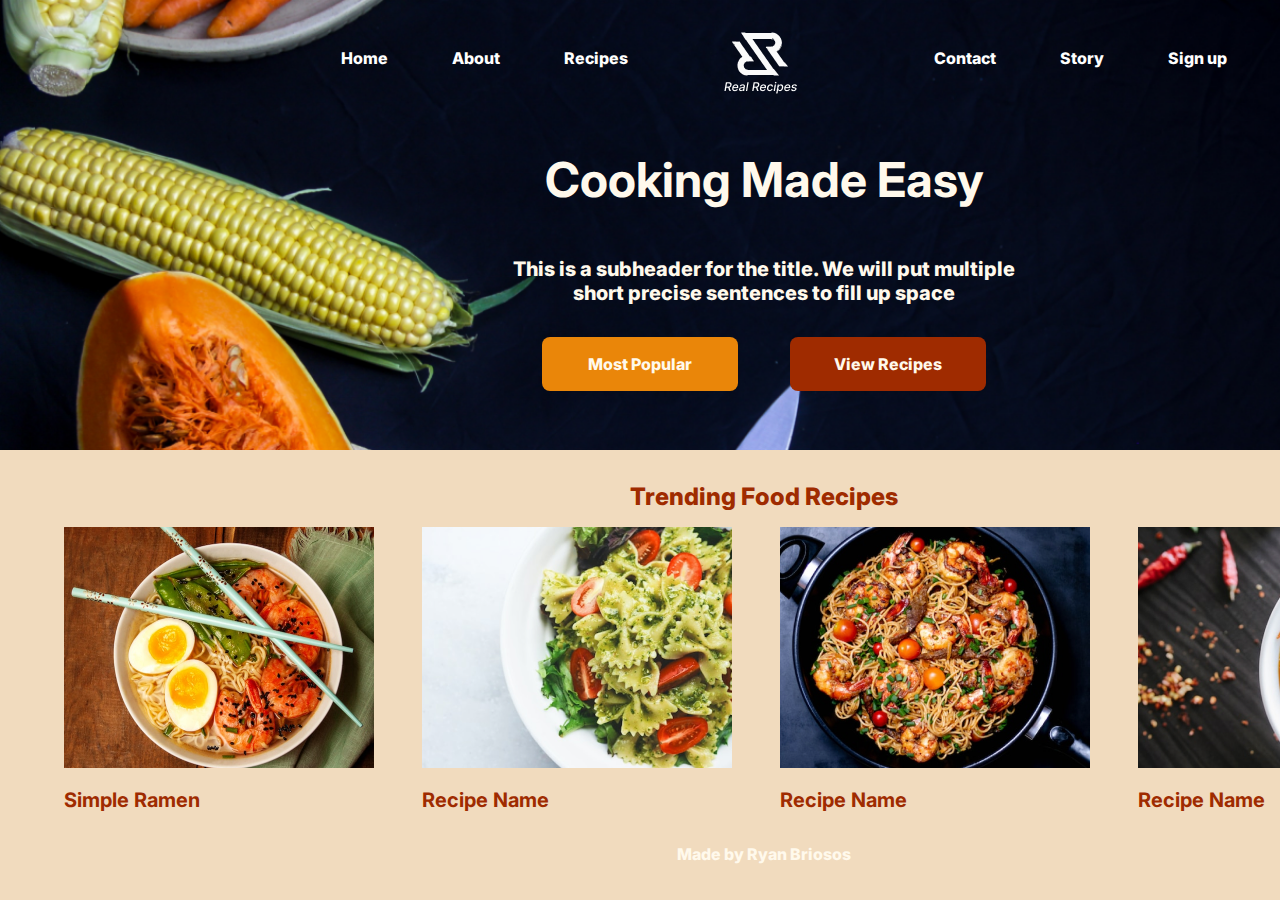
==== index.html @ 88a767d4 "created layout for food page" ====
<!DOCTYPE html>
<html lang="en">
<head>
    <meta charset="UTF-8">
    <meta http-equiv="X-UA-Compatible" content="IE=edge">
    <meta name="viewport" content="width=device-width, initial-scale=1.0">
    <title>Real Recipe Website</title>
    <link rel='stylesheet' href="/css/styles.css">
    <link rel="preconnect" href="https://fonts.googleapis.com">
<link rel="preconnect" href="https://fonts.gstatic.com" crossorigin>
<link href="https://fonts.googleapis.com/css2?family=Inter:wght@200;300;400;500;600;700;800;900&display=swap" rel="stylesheet">
</head>
<body>
    <div class='container'>
        <div class="banner-container">
            <div class='banner-content'>
                <ul>
                    <li>Home</li>
                    <li>About</li>
                    <li>Recipes</li>
                </ul>
                <img class='banner-logo'src='images/realrecipe-logo.png'>
                <ul>
                    <li>Contact</li>
                    <li>Story</li>
                    <li>Sign up</li>
                </ul>
            </div>
            <div class='hero-content'>
                <h1>Cooking Made Easy</h1>
                <div class='subtext'>
                    This is a subheader for the title. 
                    We will put multiple short precise
                    sentences to fill up space
                </div>
                <div>
                    <button class='popular-button'>Most Popular</button>
                    <button class='recipe-button'>View Recipes</button>
                </div>
            </div>
        </div>
        <div class="recipe-container">
            <div class='trending-title'>Trending Food Recipes</div>
            <div class='recipe-options'>
                <div class='recipe'>
                    <img class='recipe-image' src="images/food1.png">
                    <a class='food-name' href="recipes/pasta.html">Simple Ramen</a>
                </div>
                <div class='recipe'>
                    <img class='recipe-image' src="images/food2.png">
                    <a class='food-name' href="recipes/pasta.html">Recipe Name</a>
                </div>
                <div class='recipe'>
                    <img class='recipe-image' src="images/food3.png">
                    <a class='food-name' href="recipes/pasta.html">Recipe Name</a>
                </div>
                <div class='recipe'>
                    <img class='recipe-image' src="images/food4.png">
                    <a class='food-name' href="recipes/pasta.html">Recipe Name</a>
                </div>

            </div>
        </div>
        <div class='footer'>
            <div class='footer-content'>
                Made by Ryan Briosos
            </div>
        </div>
    </div>
</body>
</html>

    <!-- <h1>Odin Pasta Recipes</h1>
    <img src="images/splash.gif" class='splash'>
    <ul>
        <li><a href="recipes/pasta.html">Baked Feta Pasta</a></li>
        <li><a href="recipes/lasagna.html">Easy Italian Sausage Lasagna</li>
        <li><a href="recipes/alfredo.html">Chicken Fettuccine Alfredo</a></li>
    </ul> -->
---- css/styles.css ----
:root{
    --accent-color: #EA8609;
    --font-color-light: #fff9ec;
    --font-color-dark:  #802200;
    --red: #9F2B00;
}
*{
    box-sizing: border-box;
    font-family: 'Inter', sans-serif;}

body{
    background-color: #F1DBBE;
    width:100vw;
    height:100vh;
    margin:0;
    padding:0;
}

.banner-container{
    background-image: url("../images/foodbanner.png");
    background-position:center;
    background-repeat:no-repeat;
    background-size: cover;
    position:relative;
    grid-area: 1/1/2/4;
}

.banner-content,
.hero-content,
ul{
    display:flex;
}

.banner-content{
    gap:96px;
    justify-content: center;
    padding-top:32px;
}
.hero-content{
    flex-direction: column;
    align-items: center;
    padding:24px;
}
ul{
    gap:64px;
}
li{
    list-style: none;
    color:white;
    font-weight:800;
    font-size:16px;
}
.container{
    width:100%;
    height:100%;
    display:grid;
    grid-template: 8fr 2fr minmax(30px,1fr) / 1fr;
}
.splash{
    height:auto;
    width: 600px;
}
h1,
.subtext{
    color:var(--font-color-light);
}

h1{
    font-weight: bolder;
    font-size: 48px;
}

.subtext{
    font-size:20px;
    font-weight: 800;
    width:579px;
    text-align: center;
    padding:16px;
}

button{
    width:196px;
    height:54px;
    border:none;
    border-radius:8px;
    color:var(--font-color-light);
    font-size:16px;
    font-weight:800;
    margin:16px 24px;
}

.popular-button{
    background-color: #EA8609;
}

.recipe-button{
    background-color: #9F2B00;
}


/*       Recipe Container       */
 .recipe-container{
    padding:32px 64px;
    display:flex;
    flex-direction: column;
    align-items:center;
    grid-area: 2/1/3/2;

}

.trending-title{
    color:var(--red);
    font-size:24px;
    font-weight: 800;
}

.recipe-options{
    display:flex;

    gap:32px;
}

.recipe-image{
    padding:16px 16px 16px 0;
}

.recipe-image:hover{
    opacity:80%;
}

a.food-name{
    display:flex;
    text-decoration: none;
    color:var(--red);
    font-size:20px;
    font-weight:700;
} 

.footer{
    grid-area: 3/1/4/2;

}
.footer-content{
      color:var(--font-color-light);
    font-weight:800;
    text-align: center;

}
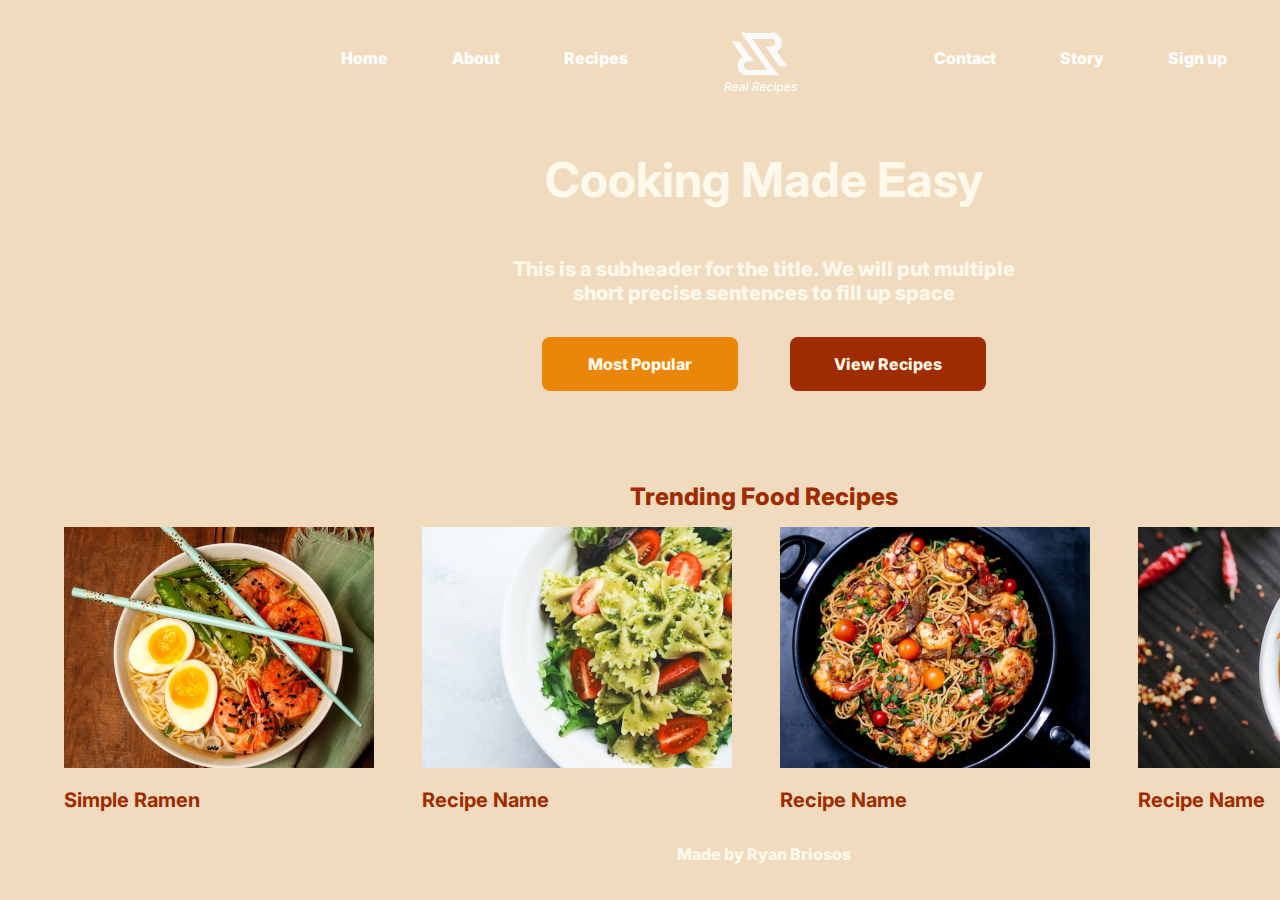
==== commit 0eb7c966: "fix" ====
--- a/index.html
+++ b/index.html
@@ -15,9 +15,9 @@
         <div class="banner-container">
             <div class='banner-content'>
                 <ul>
-                    <li>Home</li>
+                    <li><a href="../index.html">Home</a></li>
                     <li>About</li>
-                    <li>Recipes</li>
+                    <li><a href="../index.html">Recipes</a></li>
                 </ul>
                 <img class='banner-logo'src='images/realrecipe-logo.png'>
                 <ul>
@@ -43,20 +43,20 @@
             <div class='trending-title'>Trending Food Recipes</div>
             <div class='recipe-options'>
                 <div class='recipe'>
-                    <img class='recipe-image' src="images/food1.png">
+                    <a href='/recipes/pasta.html'><img class='recipe-image' src="images/food1.png" ></a>
                     <a class='food-name' href="recipes/pasta.html">Simple Ramen</a>
                 </div>
                 <div class='recipe'>
-                    <img class='recipe-image' src="images/food2.png">
-                    <a class='food-name' href="recipes/pasta.html">Recipe Name</a>
+                    <a href='/recipes/pasta2.html'><img class='recipe-image' src="images/food2.png" ></a>
+                    <a class='food-name' href="recipes/pasta2.html">Recipe Name</a>
                 </div>
                 <div class='recipe'>
-                    <img class='recipe-image' src="images/food3.png">
-                    <a class='food-name' href="recipes/pasta.html">Recipe Name</a>
+                    <a href='/recipes/pasta3.html'><img class='recipe-image' src="images/food3.png" ></a>
+                    <a class='food-name' href="recipes/pasta3.html">Recipe Name</a>
                 </div>
                 <div class='recipe'>
-                    <img class='recipe-image' src="images/food4.png">
-                    <a class='food-name' href="recipes/pasta.html">Recipe Name</a>
+                    <a href='/recipes/food4.html'><img class='recipe-image' src="images/food4.png" ></a>
+                    <a class='food-name' href="recipes/food4.html">Recipe Name</a>
                 </div>
 
             </div>
@@ -68,12 +68,4 @@
         </div>
     </div>
 </body>
-</html>
-
-    <!-- <h1>Odin Pasta Recipes</h1>
-    <img src="images/splash.gif" class='splash'>
-    <ul>
-        <li><a href="recipes/pasta.html">Baked Feta Pasta</a></li>
-        <li><a href="recipes/lasagna.html">Easy Italian Sausage Lasagna</li>
-        <li><a href="recipes/alfredo.html">Chicken Fettuccine Alfredo</a></li>
-    </ul> -->+</html>--- a/css/styles.css
+++ b/css/styles.css
@@ -17,7 +17,7 @@
 }
 
 .banner-container{
-    background-image: url("../images/foodbanner.png");
+    background-image: url("images/foodbanner.png");
     background-position:center;
     background-repeat:no-repeat;
     background-size: cover;
@@ -44,12 +44,22 @@
 ul{
     gap:64px;
 }
-li{
+li,a{
     list-style: none;
     color:white;
     font-weight:800;
-    font-size:16px;
+    font-size:1rem;
 }
+
+a{
+    text-decoration: none;
+}
+
+.banner-links>li:hover,
+li a:hover{
+color:var(--font-color-dark)
+}
+
 .container{
     width:100%;
     height:100%;
